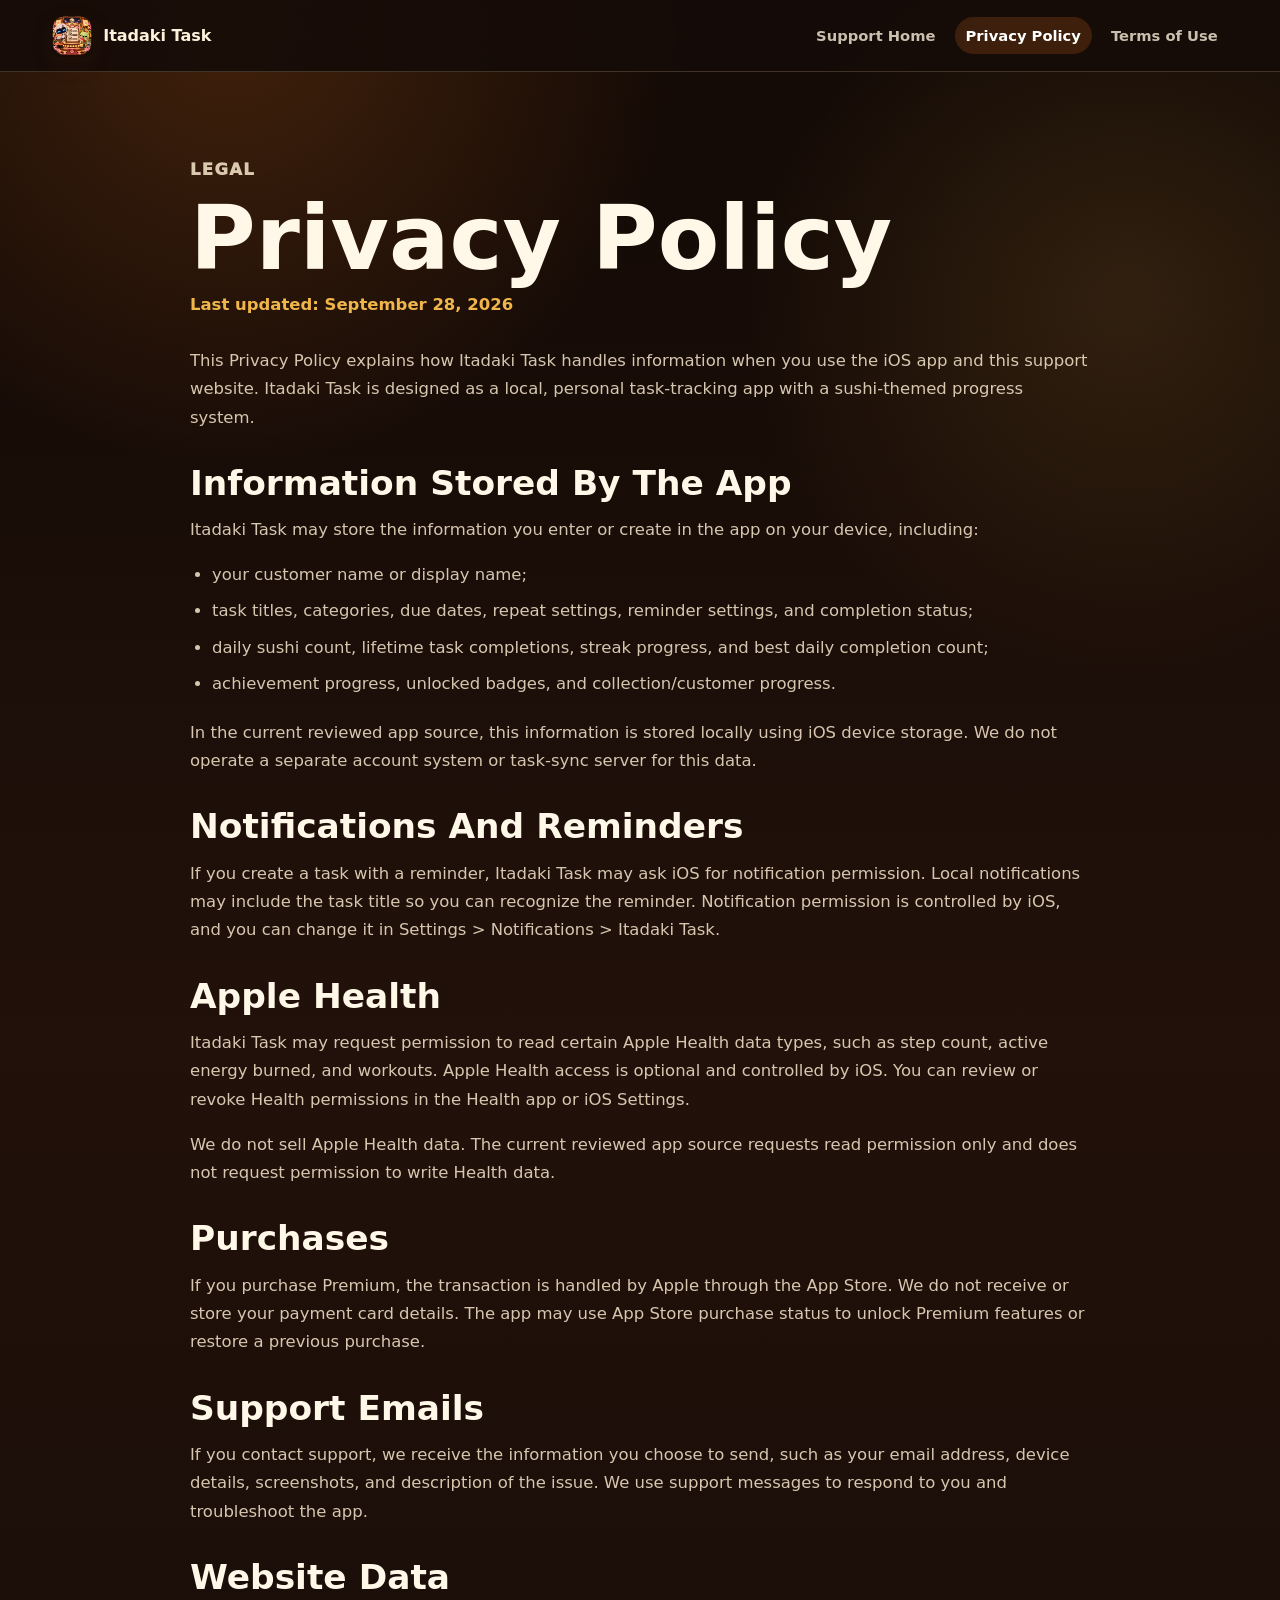
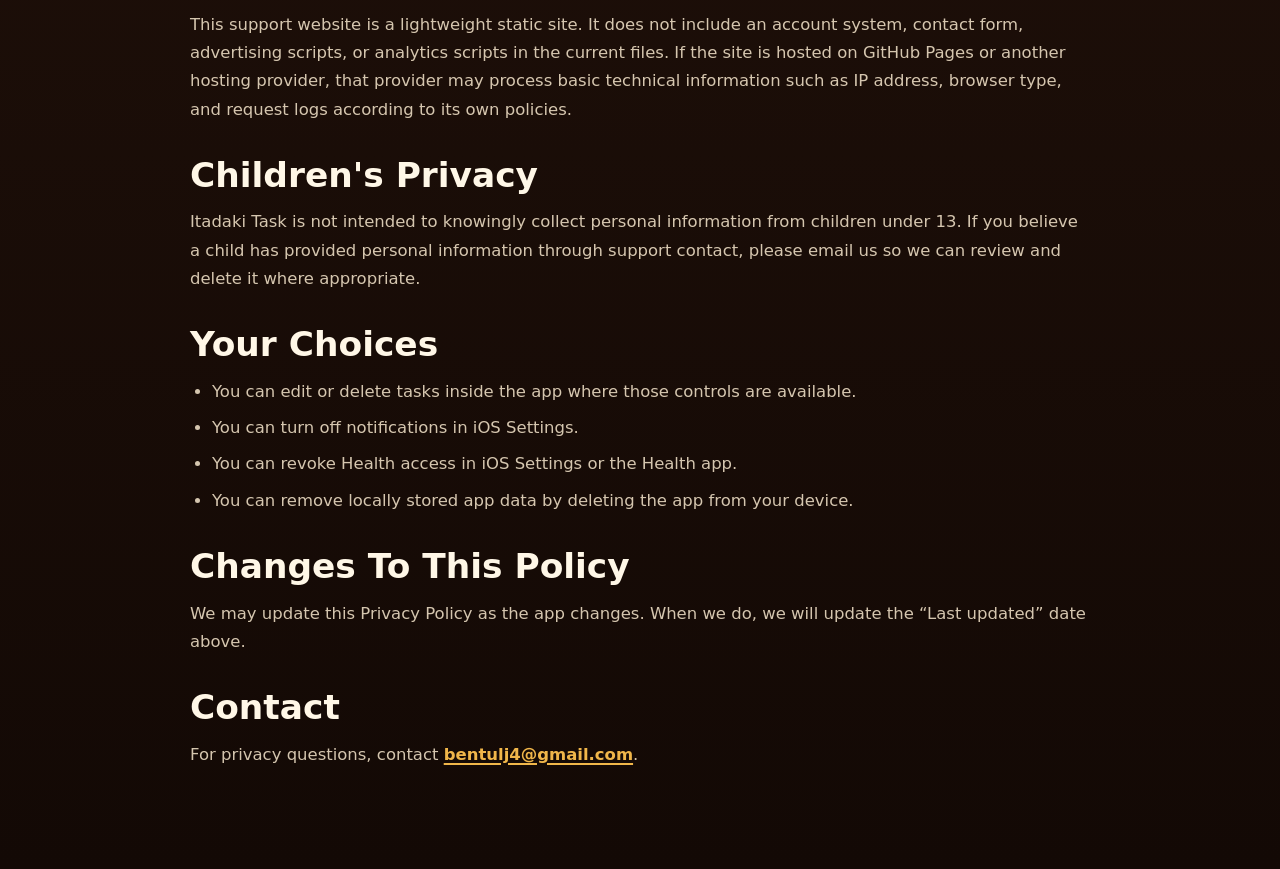
==== privacy.html @ 95ef89d0 "Create Itadaki Task support website" ====
<!doctype html>
<html lang="en">
  <head>
    <meta charset="utf-8" />
    <meta name="viewport" content="width=device-width, initial-scale=1" />
    <title>Privacy Policy | Itadaki Task</title>
    <meta
      name="description"
      content="Privacy Policy for Itadaki Task, the sushi-themed iOS task app."
    />
    <link rel="icon" href="assets/icons/app-icon.png" />
    <link rel="stylesheet" href="styles.css" />
  </head>
  <body>
    <header class="site-header">
      <a class="brand" href="index.html#top" aria-label="Itadaki Task home">
        <img src="assets/icons/app-icon.png" alt="" />
        <span>Itadaki Task</span>
      </a>
      <nav class="site-nav legal-nav" aria-label="Legal navigation">
        <a href="index.html">Support Home</a>
        <a href="privacy.html" aria-current="page">Privacy Policy</a>
        <a href="terms.html">Terms of Use</a>
      </nav>
    </header>

    <main>
      <article class="legal-doc">
        <p class="eyebrow">Legal</p>
        <h1>Privacy Policy</h1>
        <p class="updated">Last updated: September 28, 2026</p>

        <p>
          This Privacy Policy explains how Itadaki Task handles information when you use the iOS app and
          this support website. Itadaki Task is designed as a local, personal task-tracking app with a
          sushi-themed progress system.
        </p>

        <h2>Information Stored By The App</h2>
        <p>
          Itadaki Task may store the information you enter or create in the app on your device, including:
        </p>
        <ul>
          <li>your customer name or display name;</li>
          <li>task titles, categories, due dates, repeat settings, reminder settings, and completion status;</li>
          <li>daily sushi count, lifetime task completions, streak progress, and best daily completion count;</li>
          <li>achievement progress, unlocked badges, and collection/customer progress.</li>
        </ul>
        <p>
          In the current reviewed app source, this information is stored locally using iOS device storage.
          We do not operate a separate account system or task-sync server for this data.
        </p>

        <h2>Notifications And Reminders</h2>
        <p>
          If you create a task with a reminder, Itadaki Task may ask iOS for notification permission. Local
          notifications may include the task title so you can recognize the reminder. Notification
          permission is controlled by iOS, and you can change it in Settings &gt; Notifications &gt; Itadaki Task.
        </p>

        <h2>Apple Health</h2>
        <p>
          Itadaki Task may request permission to read certain Apple Health data types, such as step count,
          active energy burned, and workouts. Apple Health access is optional and controlled by iOS. You can
          review or revoke Health permissions in the Health app or iOS Settings.
        </p>
        <p>
          We do not sell Apple Health data. The current reviewed app source requests read permission only
          and does not request permission to write Health data.
        </p>

        <h2>Purchases</h2>
        <p>
          If you purchase Premium, the transaction is handled by Apple through the App Store. We do not
          receive or store your payment card details. The app may use App Store purchase status to unlock
          Premium features or restore a previous purchase.
        </p>

        <h2>Support Emails</h2>
        <p>
          If you contact support, we receive the information you choose to send, such as your email address,
          device details, screenshots, and description of the issue. We use support messages to respond to
          you and troubleshoot the app.
        </p>

        <h2>Website Data</h2>
        <p>
          This support website is a lightweight static site. It does not include an account system, contact
          form, advertising scripts, or analytics scripts in the current files. If the site is hosted on
          GitHub Pages or another hosting provider, that provider may process basic technical information
          such as IP address, browser type, and request logs according to its own policies.
        </p>

        <h2>Children's Privacy</h2>
        <p>
          Itadaki Task is not intended to knowingly collect personal information from children under 13. If
          you believe a child has provided personal information through support contact, please email us so
          we can review and delete it where appropriate.
        </p>

        <h2>Your Choices</h2>
        <ul>
          <li>You can edit or delete tasks inside the app where those controls are available.</li>
          <li>You can turn off notifications in iOS Settings.</li>
          <li>You can revoke Health access in iOS Settings or the Health app.</li>
          <li>You can remove locally stored app data by deleting the app from your device.</li>
        </ul>

        <h2>Changes To This Policy</h2>
        <p>
          We may update this Privacy Policy as the app changes. When we do, we will update the “Last
          updated” date above.
        </p>

        <h2>Contact</h2>
        <p>
          For privacy questions, contact
          <a href="mailto:bentulj4@gmail.com?subject=Itadaki%20Task%20Privacy">bentulj4@gmail.com</a>.
        </p>
      </article>
    </main>
  </body>
</html>
---- styles.css ----
:root {
  color-scheme: light;
  --espresso: #160c08;
  --espresso-2: #24130b;
  --wood-dark: #3a2012;
  --wood: #704326;
  --wood-light: #a4683b;
  --paper: #fff2dc;
  --paper-deep: #f2d4ad;
  --ink: #24140b;
  --soft-ink: #704b31;
  --orange: #ef7b22;
  --orange-dark: #c95412;
  --gold: #f0b64a;
  --cream: #fff8ec;
  --line: rgba(255, 220, 168, 0.22);
  --shadow: 0 22px 70px rgba(0, 0, 0, 0.36);
  --radius: 8px;
  font-family: Inter, ui-sans-serif, system-ui, -apple-system, BlinkMacSystemFont, "Segoe UI", sans-serif;
}

* {
  box-sizing: border-box;
}

html {
  scroll-behavior: smooth;
}

body {
  margin: 0;
  background:
    radial-gradient(circle at 18% 0%, rgba(239, 123, 34, 0.22), transparent 29rem),
    radial-gradient(circle at 88% 12%, rgba(240, 182, 74, 0.12), transparent 24rem),
    linear-gradient(180deg, #120905 0%, #21110a 42%, #130905 100%);
  color: var(--paper);
}

img {
  display: block;
  max-width: 100%;
}

a {
  color: inherit;
  text-decoration: none;
}

.sr-only {
  position: absolute;
  width: 1px;
  height: 1px;
  padding: 0;
  margin: -1px;
  overflow: hidden;
  clip: rect(0, 0, 0, 0);
  white-space: nowrap;
  border: 0;
}

.site-header {
  position: sticky;
  top: 0;
  z-index: 20;
  display: flex;
  align-items: center;
  justify-content: space-between;
  gap: 18px;
  min-height: 72px;
  padding: 12px clamp(18px, 4vw, 54px);
  background: rgba(22, 12, 8, 0.9);
  border-bottom: 1px solid rgba(255, 228, 188, 0.18);
  backdrop-filter: blur(18px);
}

.brand {
  display: inline-flex;
  align-items: center;
  gap: 10px;
  font-weight: 900;
  letter-spacing: 0;
  color: var(--paper);
}

.brand img {
  width: 42px;
  height: 42px;
  border-radius: 8px;
  box-shadow: 0 8px 20px rgba(90, 36, 18, 0.16);
}

.site-nav {
  display: flex;
  align-items: center;
  gap: 8px;
  font-size: 0.92rem;
  font-weight: 800;
  color: rgba(255, 242, 220, 0.78);
}

.site-nav a {
  padding: 10px 11px;
  border-radius: 999px;
}

.site-nav a:hover,
.site-nav a:focus-visible,
.site-nav a[aria-current="page"] {
  color: #fff;
  background: rgba(239, 123, 34, 0.18);
  outline: none;
}

.nav-toggle {
  display: none;
  width: 44px;
  height: 44px;
  padding: 10px;
  border: 0;
  border-radius: 8px;
  background: var(--orange);
}

.nav-toggle span:not(.sr-only) {
  display: block;
  height: 2px;
  margin: 5px 0;
  background: #fff;
}

main {
  overflow: hidden;
}

.hero {
  display: grid;
  grid-template-columns: minmax(0, 1.02fr) minmax(280px, 0.78fr);
  align-items: center;
  gap: clamp(28px, 5vw, 72px);
  min-height: calc(100svh - 72px);
  padding: clamp(42px, 7vw, 88px) clamp(20px, 6vw, 86px) clamp(24px, 4vw, 48px);
}

.hero-copy {
  max-width: 720px;
}

.eyebrow {
  margin: 0 0 12px;
  color: var(--gold);
  font-size: 0.78rem;
  font-weight: 950;
  letter-spacing: 0.08em;
  text-transform: uppercase;
}

h1,
h2,
h3,
p {
  margin-top: 0;
}

h1 {
  max-width: 780px;
  margin-bottom: 18px;
  font-size: clamp(3rem, 8vw, 6.5rem);
  line-height: 0.94;
  letter-spacing: 0;
  color: #fff7e7;
}

h2 {
  margin-bottom: 16px;
  font-size: clamp(2rem, 4vw, 3.7rem);
  line-height: 1;
  letter-spacing: 0;
  color: #fff7e7;
}

h3 {
  margin-bottom: 8px;
  font-size: 1.08rem;
}

p {
  color: rgba(255, 239, 212, 0.78);
  font-size: 1.04rem;
  line-height: 1.65;
}

.hero-copy p:not(.eyebrow) {
  max-width: 640px;
  font-size: clamp(1.06rem, 2vw, 1.28rem);
}

.hero-actions,
.button {
  display: flex;
  align-items: center;
}

.hero-actions {
  flex-wrap: wrap;
  gap: 12px;
  margin-top: 28px;
}

.button {
  justify-content: center;
  min-height: 48px;
  padding: 13px 18px;
  border: 2px solid transparent;
  border-radius: 999px;
  font-weight: 900;
}

.button.primary {
  color: #fff;
  background: linear-gradient(180deg, #f59b43, var(--orange-dark));
  box-shadow: 0 12px 28px rgba(239, 123, 34, 0.28);
}

.button.secondary {
  color: var(--paper);
  background: rgba(255, 242, 220, 0.08);
  border-color: rgba(255, 231, 190, 0.28);
}

.hero-phone {
  justify-self: center;
  width: min(360px, 72vw);
  padding: 10px;
  background:
    linear-gradient(145deg, rgba(255, 223, 175, 0.18), transparent 38%),
    #0f0805;
  border: 1px solid rgba(255, 232, 190, 0.24);
  border-radius: 36px;
  box-shadow: var(--shadow);
}

.hero-phone img,
.image-card img,
.wide-shot img,
.gallery-strip img {
  border-radius: var(--radius);
}

.hero-phone img {
  aspect-ratio: 853 / 1844;
  object-fit: cover;
}

.intro-panel,
.section {
  width: min(1180px, calc(100% - 40px));
  margin: 0 auto;
}

.intro-panel {
  display: grid;
  grid-template-columns: repeat(3, 1fr);
  gap: 14px;
  padding: 16px;
  background:
    linear-gradient(135deg, rgba(164, 104, 59, 0.4), rgba(58, 32, 18, 0.76)),
    var(--wood-dark);
  border: 1px solid rgba(255, 226, 181, 0.18);
  border-radius: var(--radius);
  box-shadow: var(--shadow);
}

.intro-panel div {
  padding: 18px;
  border-radius: var(--radius);
  background: rgba(255, 248, 236, 0.08);
  border: 1px solid rgba(255, 226, 181, 0.12);
}

.stat {
  display: block;
  color: var(--gold);
  font-size: 2.4rem;
  font-weight: 950;
  line-height: 1;
}

.intro-panel p {
  margin: 8px 0 0;
  font-size: 0.95rem;
  color: rgba(255, 239, 212, 0.78);
}

.section {
  padding: clamp(68px, 10vw, 120px) 0;
}

.two-column,
.sushi-limit {
  display: grid;
  grid-template-columns: minmax(0, 1fr) minmax(280px, 0.74fr);
  align-items: center;
  gap: clamp(26px, 5vw, 64px);
}

.sushi-limit {
  grid-template-columns: minmax(280px, 0.75fr) minmax(0, 1fr);
}

.sushi-limit .section-copy {
  order: 2;
}

.section-heading {
  max-width: 760px;
  margin-bottom: 28px;
}

.callout {
  margin-top: 22px;
  padding: 16px;
  color: var(--ink);
  background: var(--cream);
  border: 1px solid rgba(112, 67, 38, 0.22);
  border-left: 6px solid var(--orange);
  border-radius: var(--radius);
  line-height: 1.55;
}

.callout.caution {
  border-left-color: var(--gold);
}

.feature-card,
.step-card,
.support-card,
.faq-list details,
.support-list article {
  background:
    linear-gradient(180deg, rgba(255, 248, 236, 0.96), rgba(242, 212, 173, 0.96));
  border: 1px solid rgba(255, 226, 181, 0.2);
  border-radius: var(--radius);
  box-shadow: 0 12px 34px rgba(0, 0, 0, 0.22);
  color: var(--ink);
}

.image-card {
  justify-self: center;
  max-width: 360px;
  padding: 10px;
  background:
    linear-gradient(135deg, rgba(240, 182, 74, 0.22), transparent 38%),
    var(--espresso);
  border: 1px solid rgba(255, 232, 190, 0.24);
}

.image-card img {
  aspect-ratio: 851 / 1848;
  object-fit: cover;
}

.steps-grid,
.feature-grid,
.support-list {
  display: grid;
  gap: 16px;
}

.steps-grid {
  grid-template-columns: repeat(4, 1fr);
}

.step-card,
.feature-card,
.support-list article {
  padding: 22px;
}

.step-card span {
  display: grid;
  place-items: center;
  width: 34px;
  height: 34px;
  margin-bottom: 14px;
  color: #fff;
  background: var(--orange-dark);
  border-radius: 50%;
  font-weight: 950;
}

.wide-shot {
  display: grid;
  grid-template-columns: minmax(230px, 340px) minmax(0, 1fr);
  align-items: center;
  gap: 24px;
  margin: 28px 0 0;
  padding: 18px;
  background:
    linear-gradient(135deg, rgba(112, 67, 38, 0.8), rgba(58, 32, 18, 0.92));
  border: 1px solid rgba(255, 226, 181, 0.18);
  border-radius: var(--radius);
}

.wide-shot img {
  width: 100%;
  max-height: 560px;
  object-fit: cover;
  object-position: center;
}

figcaption {
  color: rgba(255, 239, 212, 0.82);
  font-weight: 800;
  line-height: 1.5;
}

.feature-grid {
  grid-template-columns: repeat(3, 1fr);
}

.feature-card p,
.step-card p,
.support-list p,
.faq-list p {
  margin-bottom: 0;
  font-size: 0.97rem;
  color: var(--soft-ink);
}

.gallery-strip {
  display: grid;
  grid-template-columns: repeat(2, minmax(0, 320px));
  justify-content: center;
  gap: 18px;
  margin-top: 24px;
}

.gallery-strip img {
  width: 100%;
  max-height: 520px;
  object-fit: cover;
  background: var(--espresso);
  border: 10px solid var(--espresso);
  box-shadow: var(--shadow);
}

.notifications {
  padding-top: 36px;
}

.profile-layout {
  display: grid;
  grid-template-columns: minmax(0, 1fr) minmax(280px, 0.72fr);
  align-items: center;
  gap: clamp(26px, 5vw, 64px);
  padding-top: 38px;
}

.profile-stat-grid {
  display: grid;
  grid-template-columns: repeat(2, minmax(0, 1fr));
  gap: 12px;
  margin-top: 22px;
}

.profile-stat-grid article {
  padding: 16px;
  color: var(--ink);
  background:
    linear-gradient(180deg, rgba(255, 248, 236, 0.98), rgba(242, 212, 173, 0.98));
  border: 1px solid rgba(255, 226, 181, 0.22);
  border-radius: var(--radius);
  box-shadow: 0 12px 28px rgba(0, 0, 0, 0.18);
}

.profile-stat-grid h3 {
  color: var(--ink);
  font-size: 1rem;
}

.profile-stat-grid p {
  margin-bottom: 0;
  color: var(--soft-ink);
  font-size: 0.92rem;
  line-height: 1.52;
}

.profile-phone {
  max-width: 390px;
}

.support-list {
  grid-template-columns: repeat(3, 1fr);
}

.check-list {
  display: grid;
  gap: 10px;
  padding-left: 0;
  list-style: none;
}

.check-list li {
  position: relative;
  padding-left: 28px;
  color: rgba(255, 239, 212, 0.78);
  line-height: 1.55;
}

.check-list li::before {
  content: "";
  position: absolute;
  left: 0;
  top: 0.45em;
  width: 14px;
  height: 14px;
  border-radius: 50%;
  background: var(--orange);
  box-shadow: inset 0 0 0 4px #e7ffd6;
}

.faq-list {
  display: grid;
  gap: 12px;
}

.faq-list details {
  padding: 0;
  overflow: hidden;
}

.faq-list summary {
  cursor: pointer;
  padding: 18px 20px;
  font-weight: 950;
  list-style: none;
  color: var(--ink);
}

.faq-list summary::-webkit-details-marker {
  display: none;
}

.faq-list summary::after {
  content: "+";
  float: right;
  color: var(--orange-dark);
  font-size: 1.2rem;
}

.faq-list details[open] summary::after {
  content: "-";
}

.faq-list details p {
  padding: 0 20px 20px;
}

.support {
  padding-top: 30px;
}

.support-card {
  padding: clamp(26px, 5vw, 46px);
  background:
    linear-gradient(135deg, rgba(239, 123, 34, 0.2), rgba(240, 182, 74, 0.12)),
    linear-gradient(180deg, rgba(255, 248, 236, 0.96), rgba(242, 212, 173, 0.96));
}

.support-card p {
  max-width: 720px;
}

.site-footer {
  display: flex;
  align-items: center;
  justify-content: space-between;
  gap: 20px;
  padding: 28px clamp(20px, 6vw, 86px);
  background: #0f0704;
  color: #fff;
}

.wood-band {
  width: 100%;
  max-width: none;
  padding-inline: max(20px, calc((100vw - 1180px) / 2));
  background:
    linear-gradient(90deg, rgba(22, 12, 8, 0.0), rgba(164, 104, 59, 0.13), rgba(22, 12, 8, 0.0));
  border-block: 1px solid rgba(255, 226, 181, 0.1);
}

.feature-grid.compact {
  max-width: 1180px;
}

.feature-card.cream,
.step-card,
.support-list article,
.faq-list details,
.support-card {
  background:
    linear-gradient(180deg, rgba(255, 248, 236, 0.98), rgba(242, 212, 173, 0.98));
}

.feature-card h3,
.step-card h3,
.support-list h3,
.support-card h2,
.faq-list h3 {
  color: var(--ink);
}

.support-card p,
.feature-card.cream p {
  color: var(--soft-ink);
}

.legal-section {
  padding-top: 34px;
}

.legal-grid {
  display: grid;
  grid-template-columns: repeat(2, minmax(0, 1fr));
  gap: 16px;
}

.legal-card {
  padding: 24px;
  color: var(--ink);
  background:
    linear-gradient(180deg, rgba(255, 248, 236, 0.98), rgba(242, 212, 173, 0.98));
  border: 1px solid rgba(255, 226, 181, 0.22);
  border-radius: var(--radius);
  box-shadow: 0 12px 34px rgba(0, 0, 0, 0.22);
}

.legal-card h3 {
  color: var(--ink);
}

.legal-card p {
  color: var(--soft-ink);
}

.legal-card a,
.legal-card span {
  display: inline-flex;
  margin-top: 8px;
  padding: 8px 11px;
  color: #fff;
  background: var(--wood-dark);
  border-radius: 999px;
  font-size: 0.78rem;
  font-weight: 900;
}

.legal-card a:hover,
.legal-card a:focus-visible {
  background: var(--orange-dark);
  outline: none;
}

.legal-doc {
  width: min(900px, calc(100% - 40px));
  margin: 0 auto;
  padding: clamp(44px, 8vw, 84px) 0;
}

.legal-doc h1 {
  margin-bottom: 10px;
  font-size: clamp(2.8rem, 8vw, 5.6rem);
}

.legal-doc h2 {
  margin-top: 34px;
  font-size: clamp(1.45rem, 3vw, 2.15rem);
}

.legal-doc p,
.legal-doc li {
  color: rgba(255, 239, 212, 0.82);
  font-size: 1.03rem;
  line-height: 1.72;
}

.legal-doc .updated {
  margin-bottom: 28px;
  color: var(--gold);
  font-weight: 900;
}

.legal-doc ul {
  margin: 0 0 20px;
  padding-left: 22px;
}

.legal-doc li + li {
  margin-top: 8px;
}

.legal-doc a {
  color: var(--gold);
  font-weight: 900;
  text-decoration: underline;
  text-decoration-thickness: 2px;
  text-underline-offset: 3px;
}

.legal-doc a:hover,
.legal-doc a:focus-visible {
  color: #fff;
}

.legal-nav {
  flex-wrap: wrap;
  justify-content: flex-end;
}

.site-footer div {
  display: flex;
  align-items: center;
  gap: 12px;
}

.site-footer img {
  width: 38px;
  height: 38px;
  border-radius: 8px;
}

.site-footer p {
  margin: 0;
  color: rgba(255, 255, 255, 0.78);
  font-size: 0.95rem;
}

.site-footer nav {
  display: flex;
  flex-wrap: wrap;
  justify-content: flex-end;
  gap: 14px;
  color: rgba(255, 255, 255, 0.82);
  font-weight: 800;
}

@media (max-width: 980px) {
  .nav-toggle {
    display: block;
  }

  .site-nav {
    position: fixed;
    inset: 72px 14px auto;
    display: none;
    flex-direction: column;
    align-items: stretch;
    padding: 12px;
    background: var(--espresso-2);
    border: 1px solid rgba(255, 226, 181, 0.18);
    border-radius: var(--radius);
    box-shadow: var(--shadow);
  }

  .site-nav.is-open {
    display: flex;
  }

  .hero,
  .two-column,
  .sushi-limit,
  .wide-shot,
  .profile-layout {
    grid-template-columns: 1fr;
  }

  .sushi-limit .section-copy {
    order: 0;
  }

  .hero {
    min-height: auto;
  }

  .hero-phone {
    width: min(330px, 82vw);
  }

  .steps-grid,
  .feature-grid,
  .support-list {
    grid-template-columns: repeat(2, 1fr);
  }
}

@media (max-width: 680px) {
  .site-header {
    min-height: 66px;
    padding-inline: 16px;
  }

  .site-nav {
    inset-top: 66px;
  }

  .brand span {
    font-size: 0.98rem;
  }

  .hero {
    padding-inline: 20px;
  }

  h1 {
    font-size: clamp(2.55rem, 13vw, 4.2rem);
  }

  h2 {
    font-size: clamp(1.8rem, 9vw, 2.8rem);
  }

  .intro-panel,
  .steps-grid,
  .feature-grid,
  .support-list,
  .gallery-strip,
  .legal-grid,
  .profile-stat-grid {
    grid-template-columns: 1fr;
  }

  .intro-panel,
  .section {
    width: min(100% - 28px, 1180px);
  }

  .section {
    padding-block: 58px;
  }

  .wide-shot {
    padding: 12px;
  }

  .site-footer,
  .site-footer div {
    align-items: flex-start;
    flex-direction: column;
  }

  .site-footer nav {
    justify-content: flex-start;
  }
}
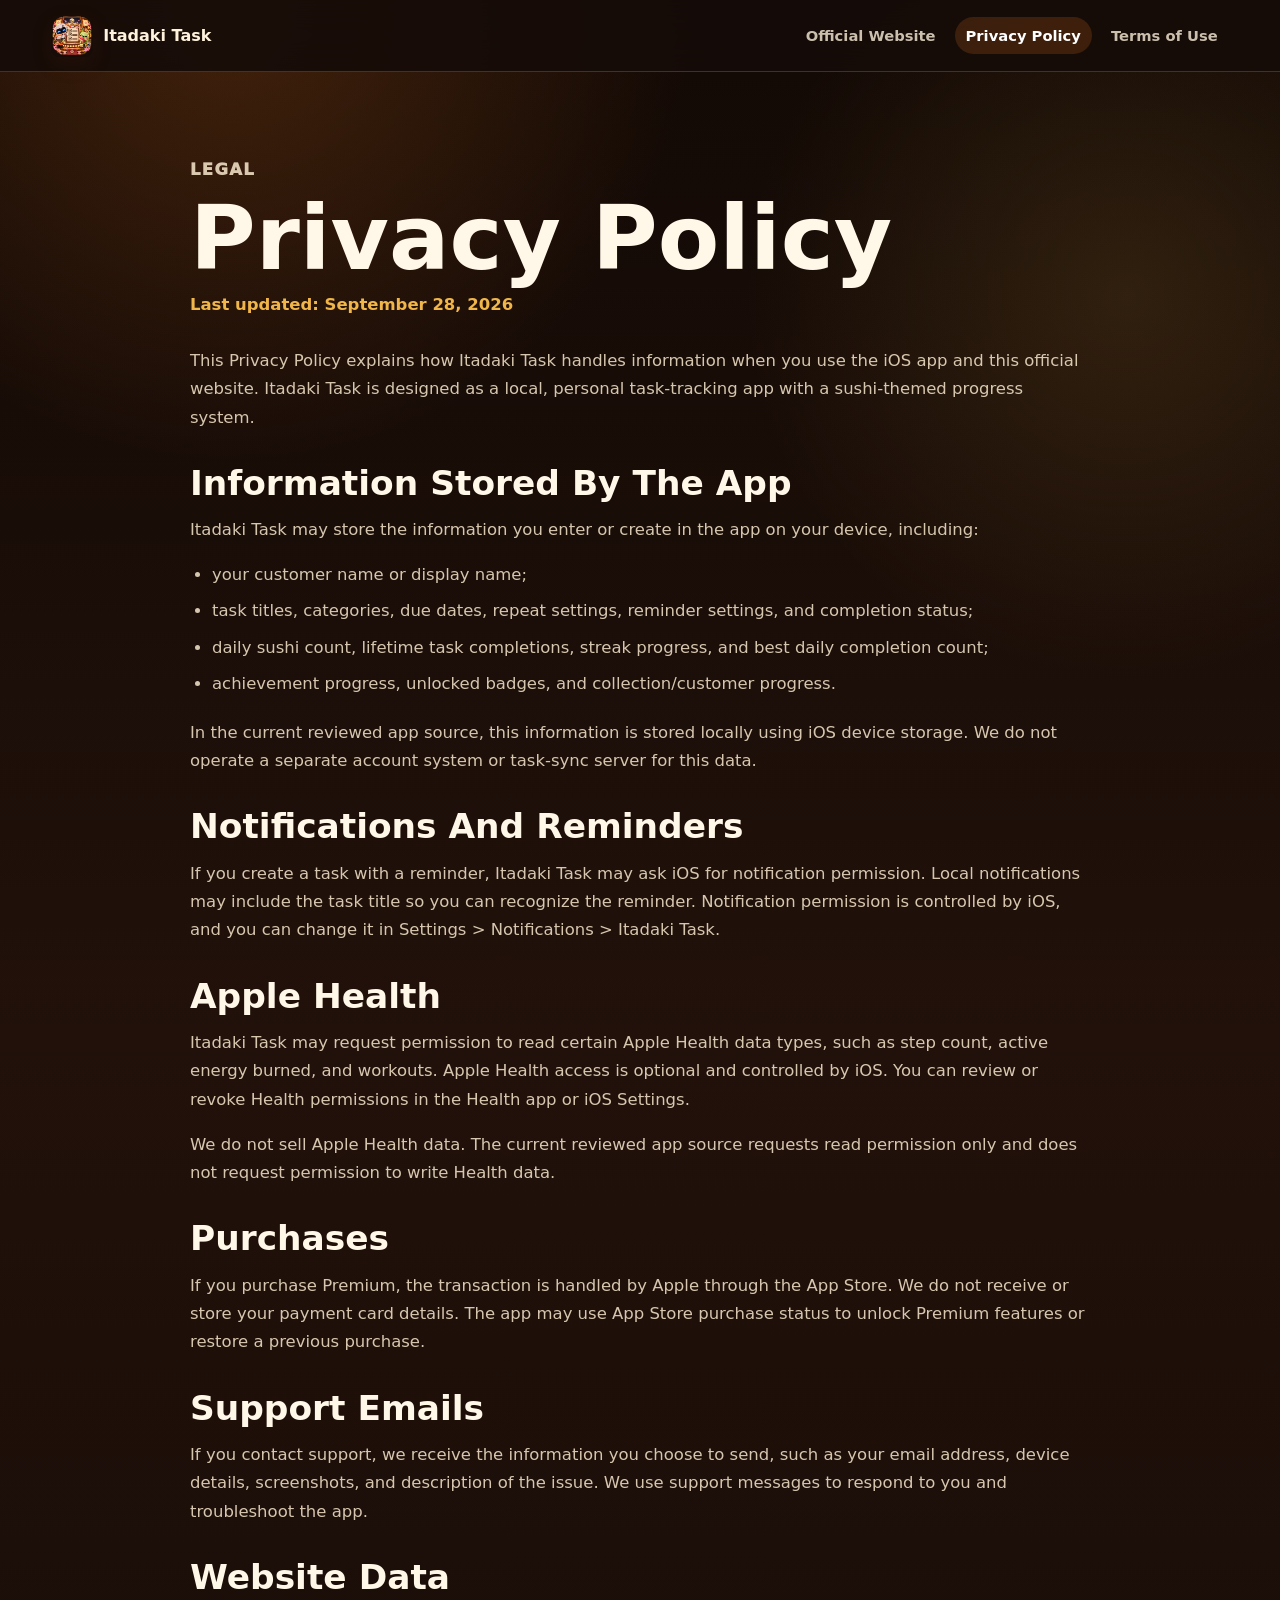
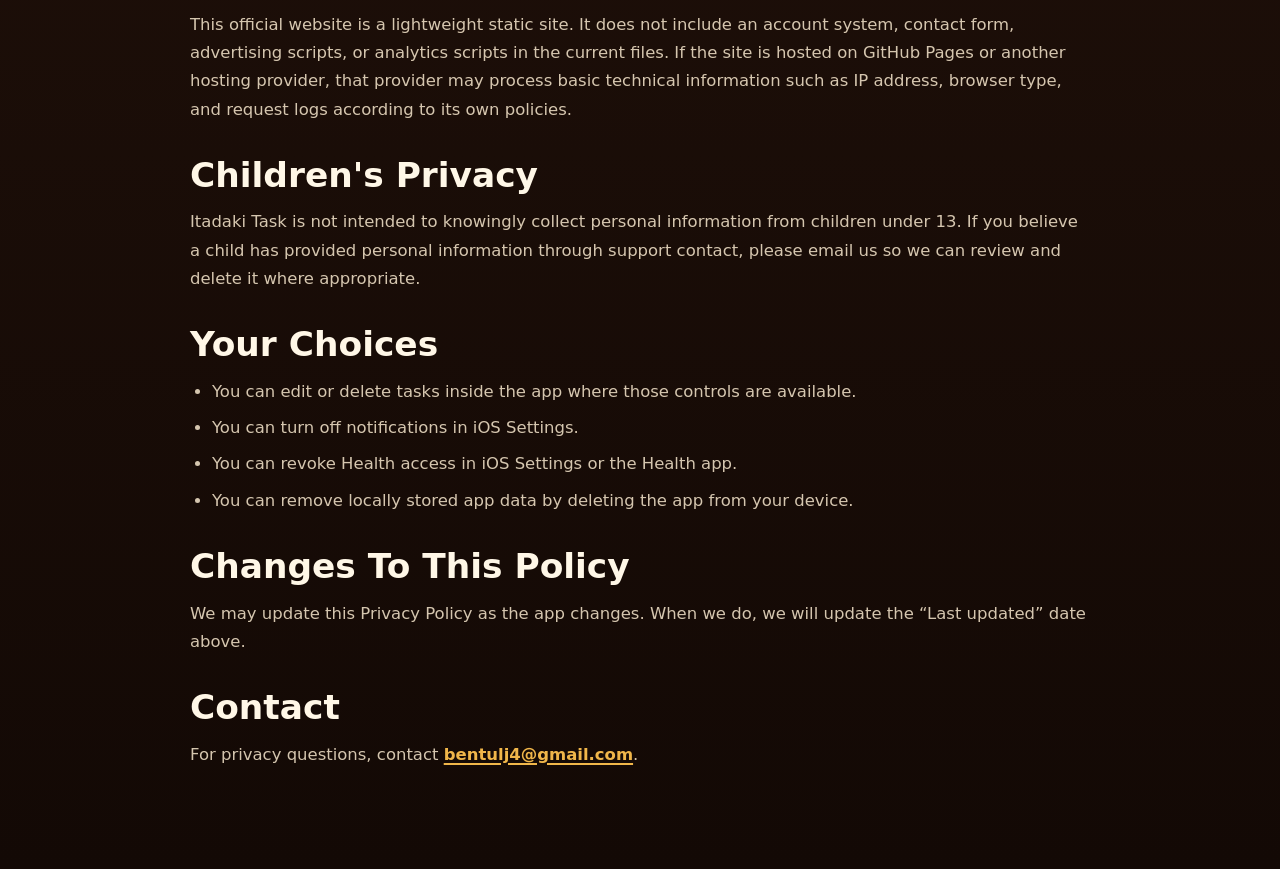
==== commit 3024e53d: "Rename site as official website" ====
--- a/privacy.html
+++ b/privacy.html
@@ -18,7 +18,7 @@
         <span>Itadaki Task</span>
       </a>
       <nav class="site-nav legal-nav" aria-label="Legal navigation">
-        <a href="index.html">Support Home</a>
+        <a href="index.html">Official Website</a>
         <a href="privacy.html" aria-current="page">Privacy Policy</a>
         <a href="terms.html">Terms of Use</a>
       </nav>
@@ -32,7 +32,7 @@
 
         <p>
           This Privacy Policy explains how Itadaki Task handles information when you use the iOS app and
-          this support website. Itadaki Task is designed as a local, personal task-tracking app with a
+          this official website. Itadaki Task is designed as a local, personal task-tracking app with a
           sushi-themed progress system.
         </p>
 
@@ -85,7 +85,7 @@
 
         <h2>Website Data</h2>
         <p>
-          This support website is a lightweight static site. It does not include an account system, contact
+          This official website is a lightweight static site. It does not include an account system, contact
           form, advertising scripts, or analytics scripts in the current files. If the site is hosted on
           GitHub Pages or another hosting provider, that provider may process basic technical information
           such as IP address, browser type, and request logs according to its own policies.
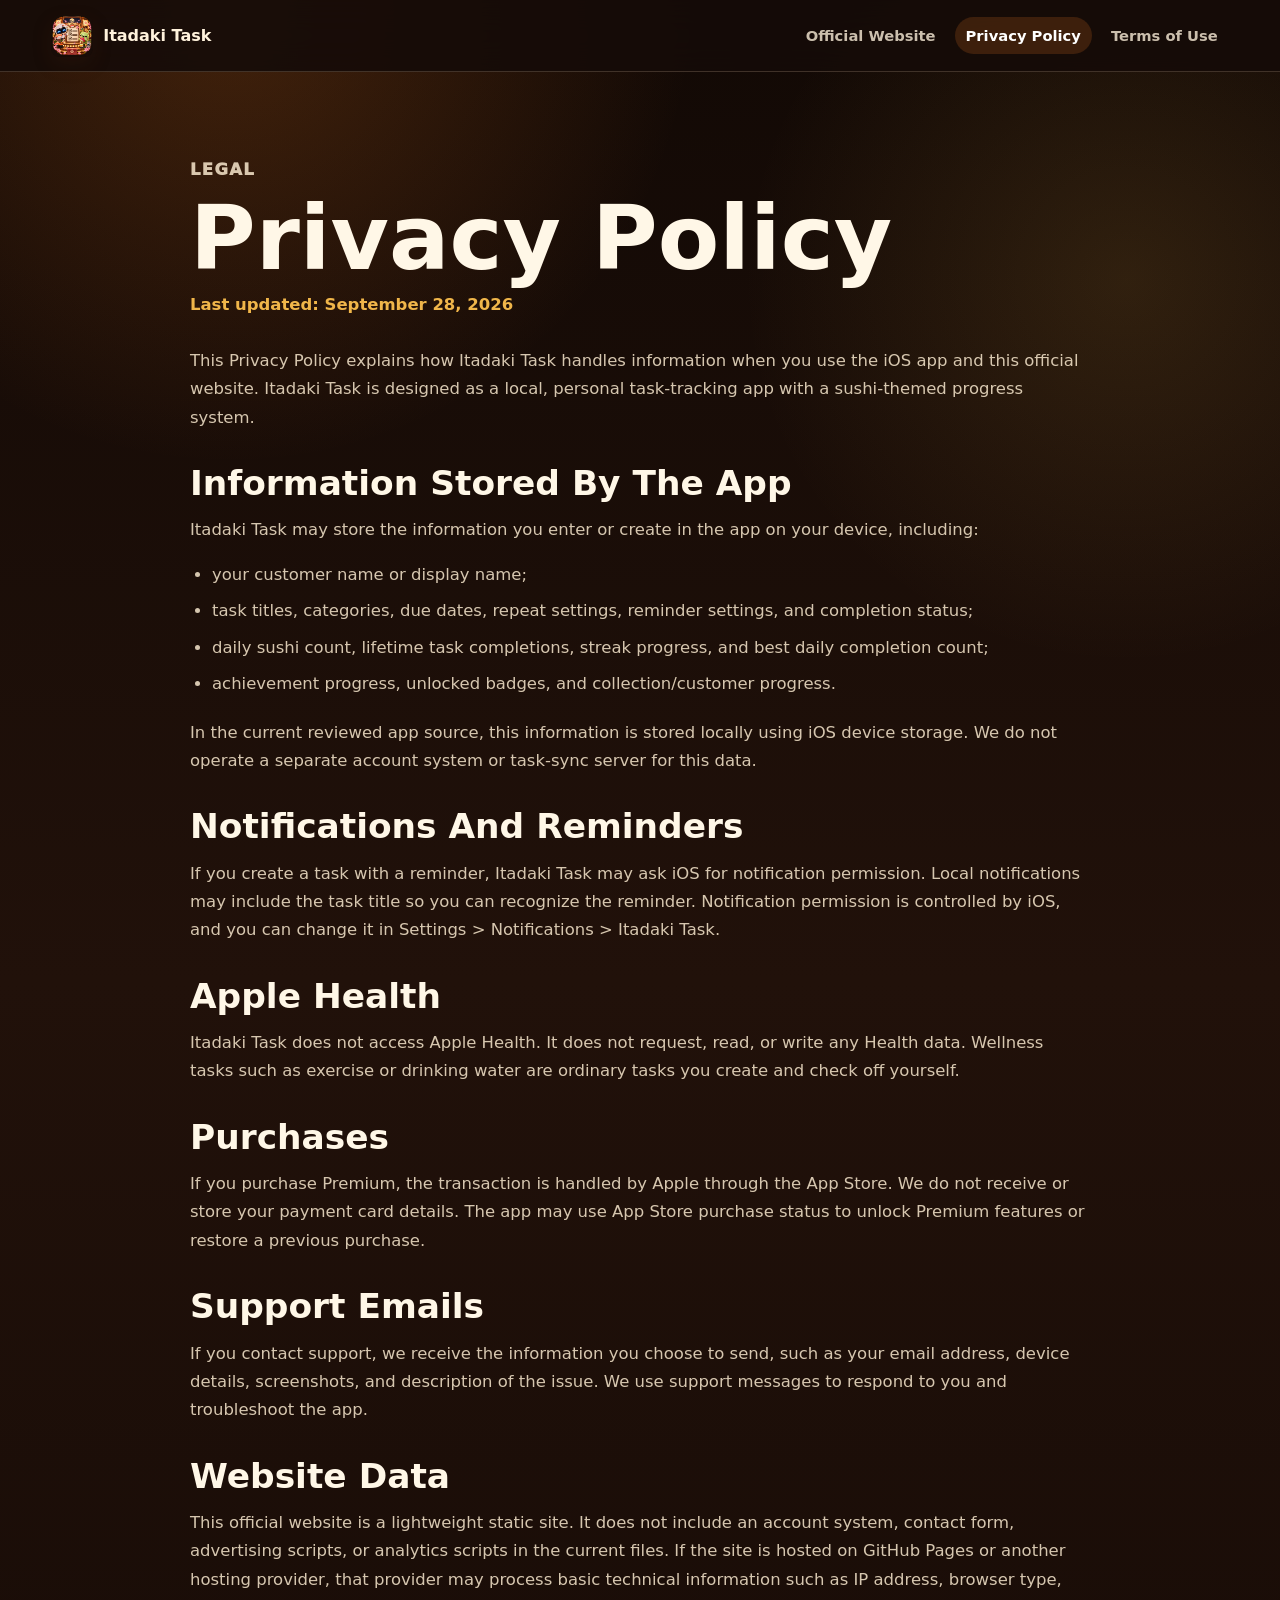
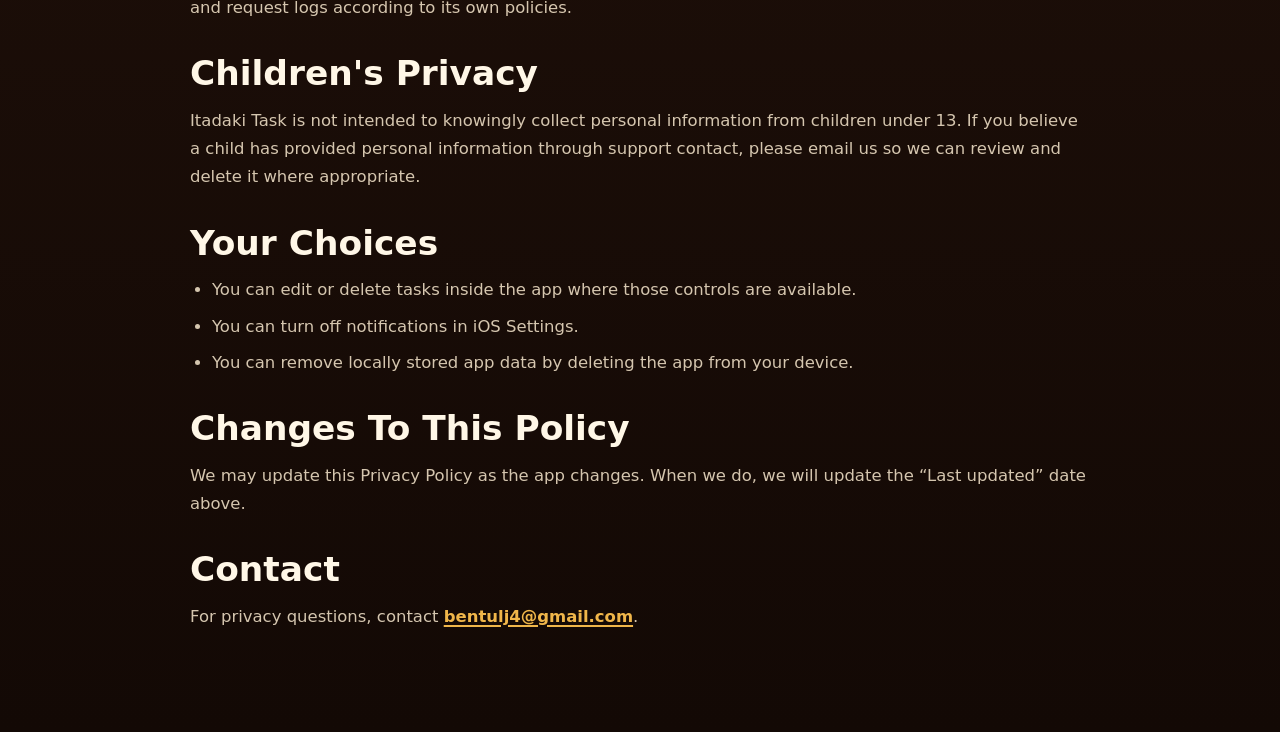
==== commit 88b0216c: "Remove Apple Health from privacy policy and terms The app no longer requests or reads Apple Health d" ====
--- a/privacy.html
+++ b/privacy.html
@@ -60,13 +60,8 @@
 
         <h2>Apple Health</h2>
         <p>
-          Itadaki Task may request permission to read certain Apple Health data types, such as step count,
-          active energy burned, and workouts. Apple Health access is optional and controlled by iOS. You can
-          review or revoke Health permissions in the Health app or iOS Settings.
-        </p>
-        <p>
-          We do not sell Apple Health data. The current reviewed app source requests read permission only
-          and does not request permission to write Health data.
+          Itadaki Task does not access Apple Health. It does not request, read, or write any Health data.
+          Wellness tasks such as exercise or drinking water are ordinary tasks you create and check off yourself.
         </p>
 
         <h2>Purchases</h2>
@@ -102,7 +97,6 @@
         <ul>
           <li>You can edit or delete tasks inside the app where those controls are available.</li>
           <li>You can turn off notifications in iOS Settings.</li>
-          <li>You can revoke Health access in iOS Settings or the Health app.</li>
           <li>You can remove locally stored app data by deleting the app from your device.</li>
         </ul>
 
--- a/styles.css
+++ b/styles.css
@@ -16,6 +16,7 @@
   --line: rgba(255, 220, 168, 0.22);
   --shadow: 0 22px 70px rgba(0, 0, 0, 0.36);
   --radius: 8px;
+  --phone-shot-crop: 1206 / 2525;
   font-family: Inter, ui-sans-serif, system-ui, -apple-system, BlinkMacSystemFont, "Segoe UI", sans-serif;
 }
 
@@ -247,8 +248,9 @@
 }
 
 .hero-phone img {
-  aspect-ratio: 853 / 1844;
+  aspect-ratio: var(--phone-shot-crop);
   object-fit: cover;
+  object-position: center bottom;
 }
 
 .intro-panel,
@@ -355,8 +357,9 @@
 }
 
 .image-card img {
-  aspect-ratio: 851 / 1848;
+  aspect-ratio: var(--phone-shot-crop);
   object-fit: cover;
+  object-position: center bottom;
 }
 
 .steps-grid,
@@ -403,15 +406,49 @@
 
 .wide-shot img {
   width: 100%;
+  aspect-ratio: var(--phone-shot-crop);
   max-height: 560px;
   object-fit: cover;
-  object-position: center;
+  object-position: center bottom;
 }
 
 figcaption {
   color: rgba(255, 239, 212, 0.82);
   font-weight: 800;
   line-height: 1.5;
+}
+
+.mini-gallery {
+  display: grid;
+  grid-template-columns: repeat(2, minmax(0, 320px));
+  justify-content: center;
+  gap: 18px;
+  margin-top: 20px;
+}
+
+.mini-gallery figure {
+  margin: 0;
+  padding: 10px;
+  background:
+    linear-gradient(135deg, rgba(240, 182, 74, 0.22), transparent 38%),
+    var(--espresso);
+  border: 1px solid rgba(255, 232, 190, 0.24);
+  border-radius: var(--radius);
+  box-shadow: var(--shadow);
+}
+
+.mini-gallery img {
+  width: 100%;
+  aspect-ratio: var(--phone-shot-crop);
+  max-height: 560px;
+  object-fit: cover;
+  object-position: center bottom;
+  border-radius: var(--radius);
+}
+
+.mini-gallery figcaption {
+  padding: 12px 4px 2px;
+  font-size: 0.92rem;
 }
 
 .feature-grid {
@@ -437,8 +474,10 @@
 
 .gallery-strip img {
   width: 100%;
+  aspect-ratio: var(--phone-shot-crop);
   max-height: 520px;
   object-fit: cover;
+  object-position: center bottom;
   background: var(--espresso);
   border: 10px solid var(--espresso);
   box-shadow: var(--shadow);
@@ -489,8 +528,45 @@
   max-width: 390px;
 }
 
+.profile-alarm-card {
+  grid-column: 1 / -1;
+  display: grid;
+  grid-template-columns: minmax(220px, 320px) minmax(0, 1fr);
+  align-items: center;
+  gap: 22px;
+  margin-top: -18px;
+  padding: 14px;
+  color: var(--ink);
+  background:
+    linear-gradient(135deg, rgba(112, 67, 38, 0.82), rgba(58, 32, 18, 0.94));
+  border: 1px solid rgba(255, 226, 181, 0.18);
+  border-radius: var(--radius);
+  box-shadow: var(--shadow);
+}
+
+.profile-alarm-card img {
+  width: 100%;
+  aspect-ratio: var(--phone-shot-crop);
+  max-height: 520px;
+  object-fit: cover;
+  object-position: center bottom;
+  border-radius: var(--radius);
+  border: 10px solid var(--espresso);
+}
+
+.profile-alarm-card h3 {
+  color: #fff7e7;
+  font-size: clamp(1.35rem, 3vw, 2rem);
+}
+
+.profile-alarm-card p {
+  max-width: 680px;
+  margin-bottom: 0;
+  color: rgba(255, 239, 212, 0.82);
+}
+
 .support-list {
-  grid-template-columns: repeat(3, 1fr);
+  grid-template-columns: repeat(4, 1fr);
 }
 
 .check-list {
@@ -775,6 +851,11 @@
     grid-template-columns: 1fr;
   }
 
+  .profile-alarm-card {
+    grid-template-columns: 1fr;
+    margin-top: 0;
+  }
+
   .sushi-limit .section-copy {
     order: 0;
   }
@@ -826,7 +907,8 @@
   .support-list,
   .gallery-strip,
   .legal-grid,
-  .profile-stat-grid {
+  .profile-stat-grid,
+  .mini-gallery {
     grid-template-columns: 1fr;
   }
 
